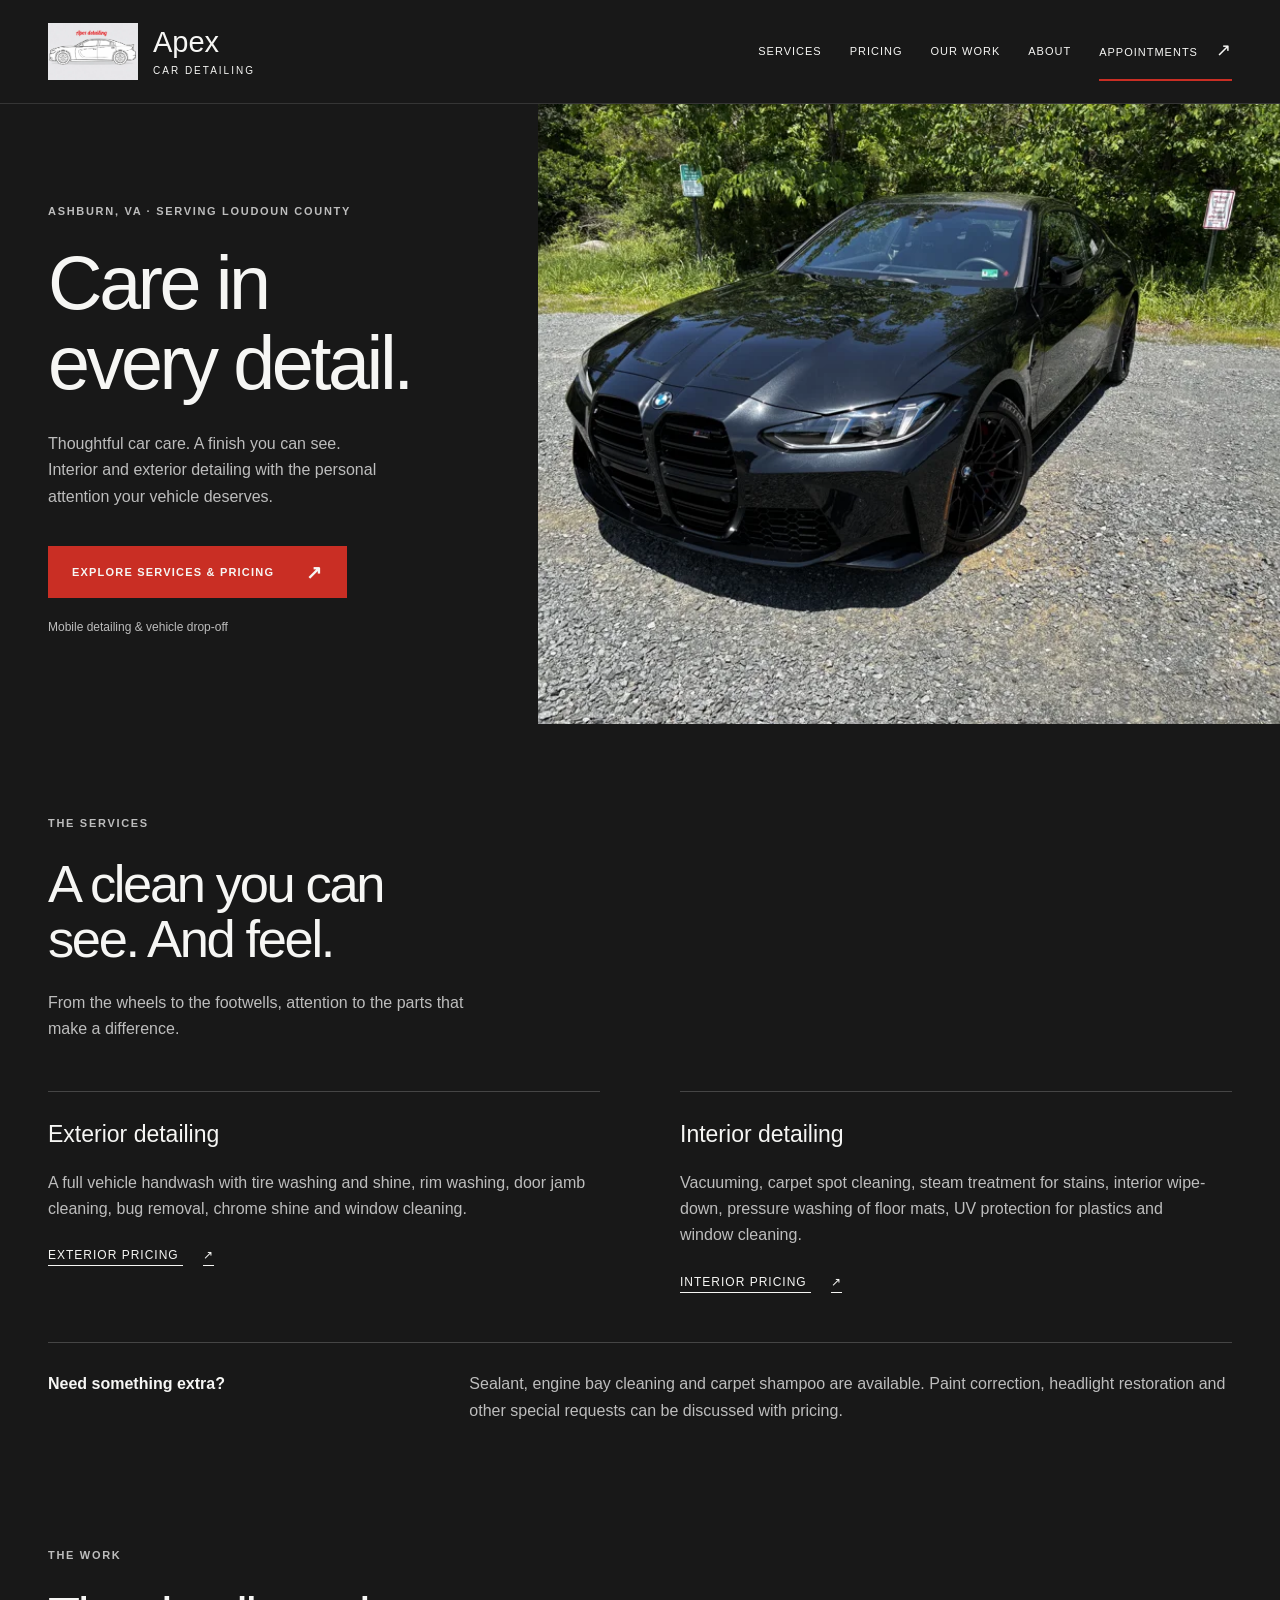
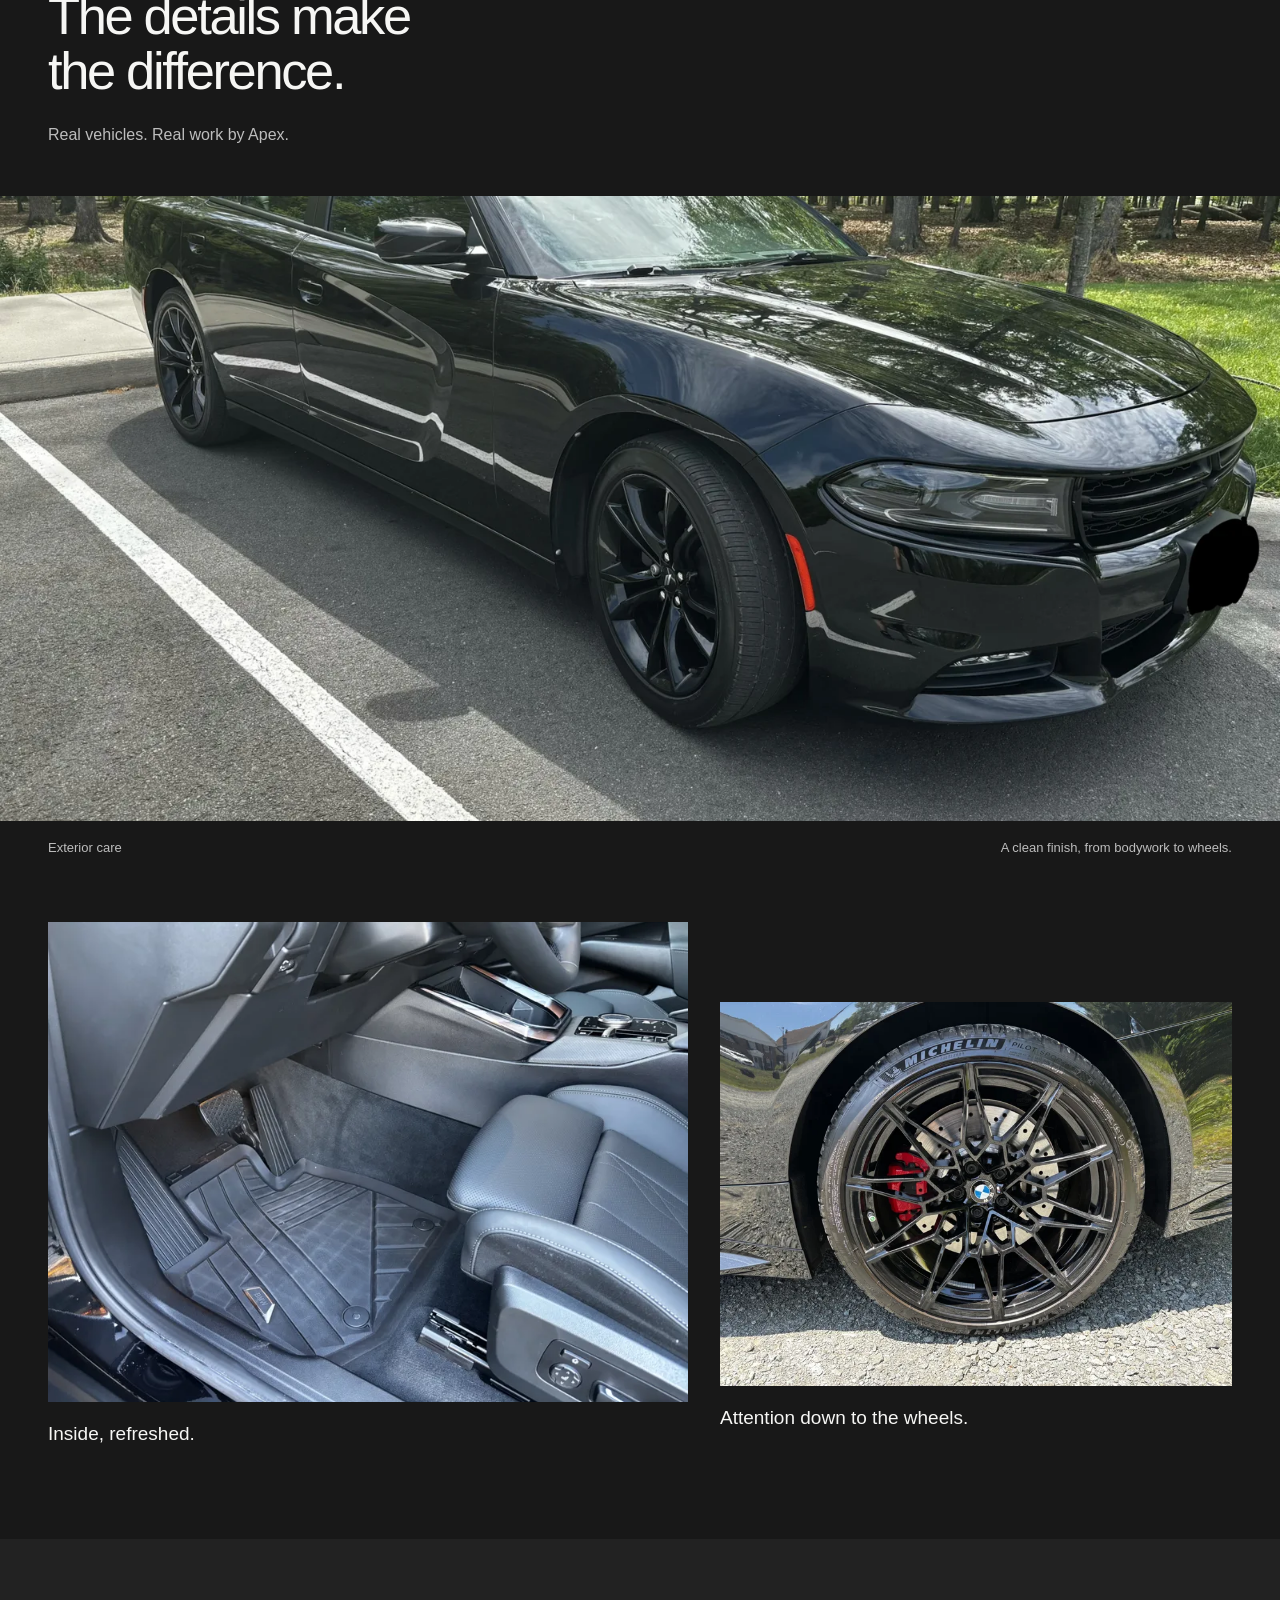
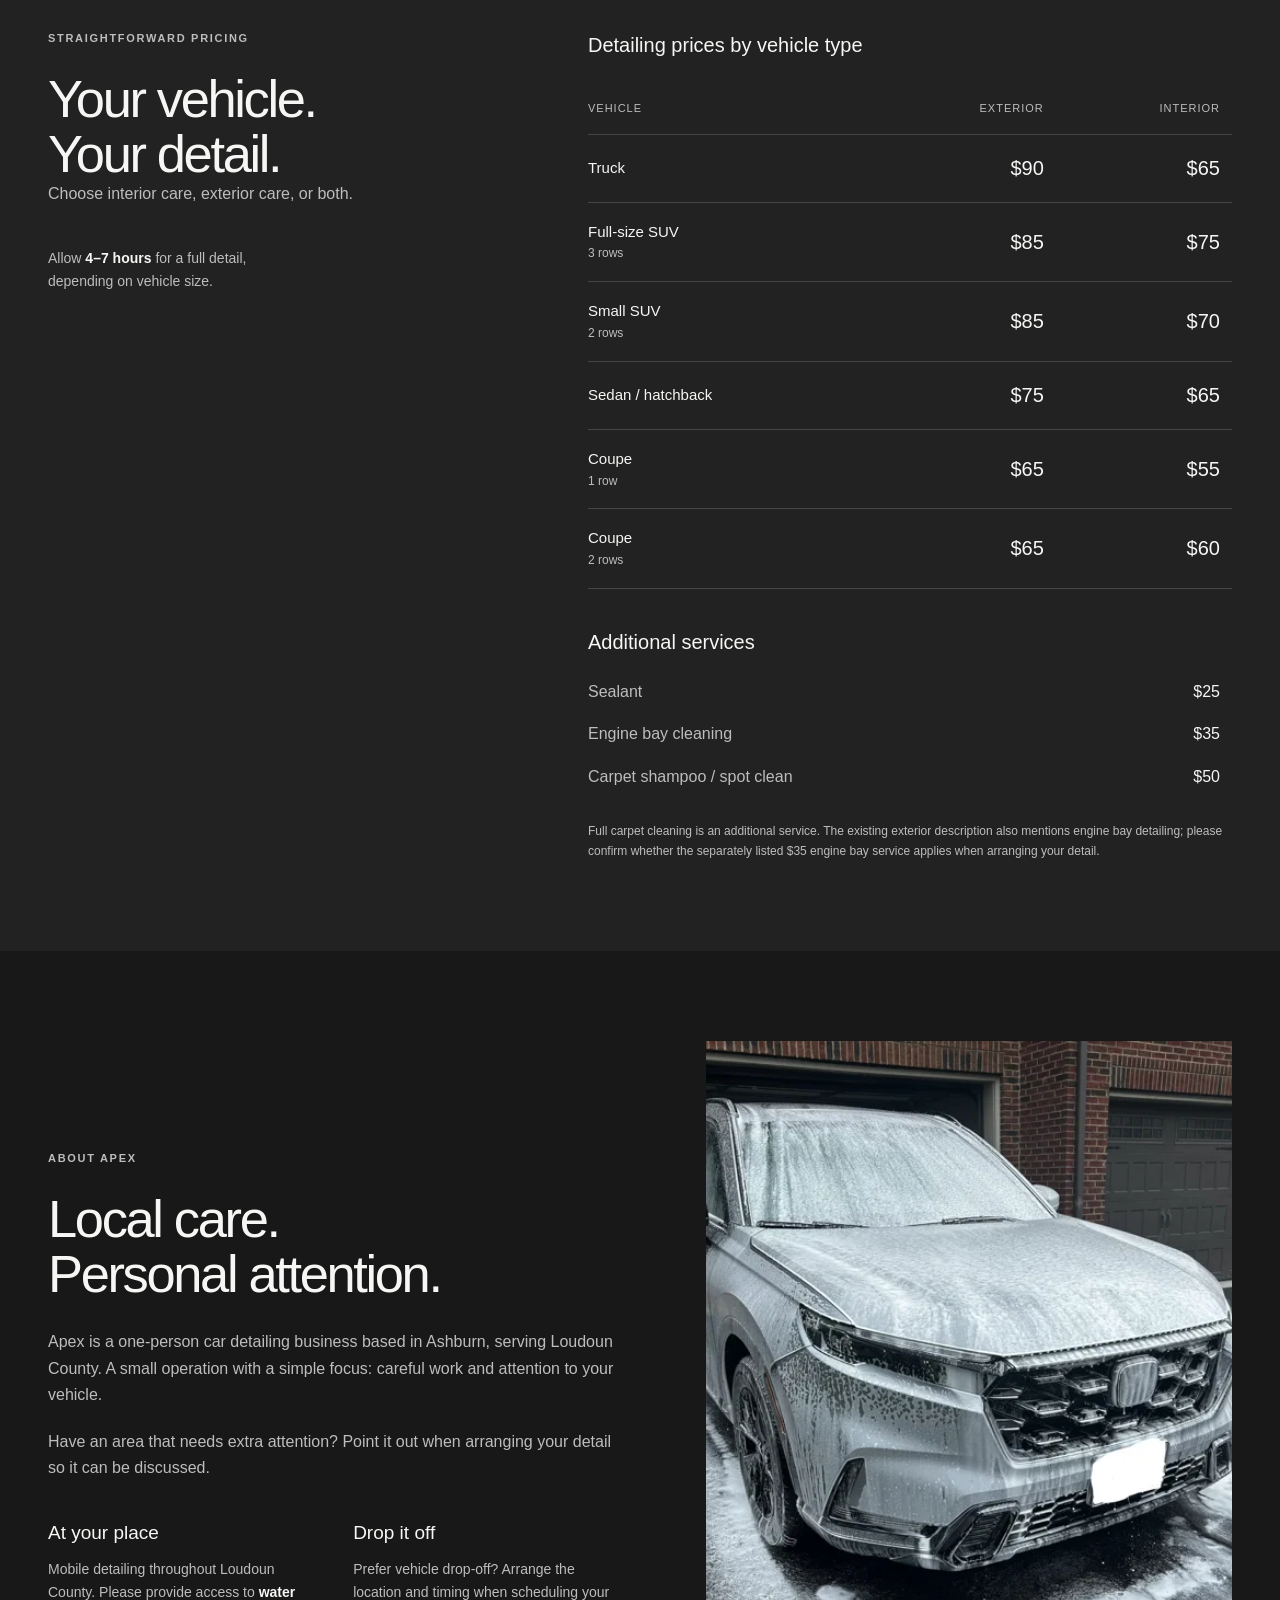
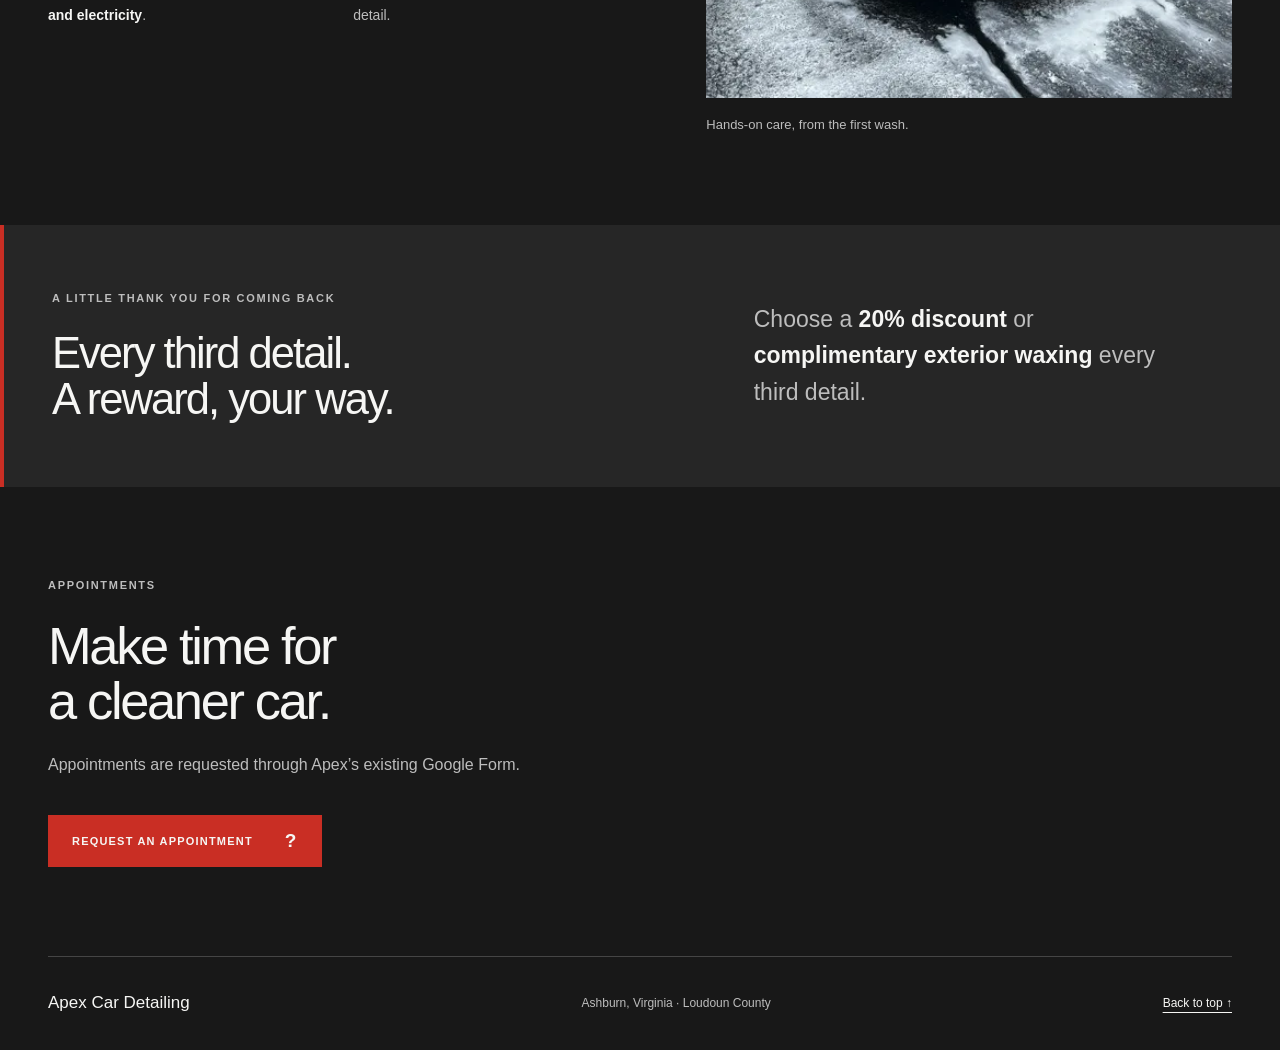
==== publish/index.html @ 31793686 "Initial Apex Car Detailing website" ====
<!doctype html>
<html lang="en">
<head>
  <meta charset="utf-8">
  <meta name="viewport" content="width=device-width, initial-scale=1">
  <meta name="theme-color" content="#181818">
  <title>Apex Car Detailing | Ashburn &amp; Loudoun County, VA</title>
  <meta name="description" content="Personal, detail-focused car care in Ashburn and Loudoun County, Virginia. Explore interior and exterior detailing, current prices, mobile service and vehicle drop-off.">
  <meta property="og:title" content="Apex Car Detailing | Care in every detail.">
  <meta property="og:description" content="Interior and exterior detailing in Ashburn and Loudoun County. Mobile and drop-off service, with clear pricing and personal attention.">
  <meta property="og:type" content="website">
  <meta property="og:locale" content="en_US">
  <link rel="icon" href="assets/apex-logo.webp" type="image/webp">
  <link rel="stylesheet" href="styles.css">
  <script type="application/ld+json">{"@context":"https://schema.org","@type":"AutomotiveBusiness","name":"Apex Car Detailing","description":"One-person car detailing business offering interior and exterior detailing, mobile service and vehicle drop-off.","address":{"@type":"PostalAddress","addressLocality":"Ashburn","addressRegion":"VA","addressCountry":"US"},"areaServed":{"@type":"AdministrativeArea","name":"Loudoun County, Virginia"}}</script>
</head>
<body>
<a class="skip-link" href="#main">Skip to content</a>
<header class="site-header">
  <a class="brand" href="#home" aria-label="Apex Car Detailing home"><img src="assets/apex-logo.webp" width="480" height="302" alt="Apex detailing logo with red lettering and a car illustration"><span>Apex <small>CAR DETAILING</small></span></a>
  <nav aria-label="Main navigation"><a href="#services">Services</a><a href="#pricing">Pricing</a><a href="#results">Our work</a><a href="#about">About</a><a class="nav-appointment" href="#appointments">Appointments <span aria-hidden="true">↗</span></a></nav>
</header>
<main id="main">
  <section class="hero" id="home" aria-labelledby="hero-title">
    <div class="hero-copy"><p class="eyebrow">ASHBURN, VA · SERVING LOUDOUN COUNTY</p><h1 id="hero-title">Care in<br>every detail.</h1><p>Thoughtful car care. A finish you can see.<br>Interior and exterior detailing with the personal attention your vehicle deserves.</p><a class="button" href="#pricing">Explore services &amp; pricing <span aria-hidden="true">↗</span></a><p class="hero-note">Mobile detailing &amp; vehicle drop-off</p></div>
    <img class="hero-photo" src="assets/IMG_7765-1600.webp" srcset="assets/IMG_7765-800.webp 800w, assets/IMG_7765-1600.webp 1600w" sizes="(max-width: 760px) 100vw, 60vw" width="1600" height="1200" alt="Detailed black BMW coupe with glossy bodywork in the sunlight" fetchpriority="high">
  </section>
  <section class="section wrap" id="services" aria-labelledby="services-title">
    <div class="section-heading"><p class="eyebrow">THE SERVICES</p><h2 id="services-title">A clean you can<br>see. And feel.</h2><p>From the wheels to the footwells, attention to the parts that make a difference.</p></div>
    <div class="service-grid">
      <article><h3>Exterior detailing</h3><p>A full vehicle handwash with tire washing and shine, rim washing, door jamb cleaning, bug removal, chrome shine and window cleaning.</p><a class="text-link" href="#pricing">Exterior pricing <span aria-hidden="true">↗</span></a></article>
      <article><h3>Interior detailing</h3><p>Vacuuming, carpet spot cleaning, steam treatment for stains, interior wipe-down, pressure washing of floor mats, UV protection for plastics and window cleaning.</p><a class="text-link" href="#pricing">Interior pricing <span aria-hidden="true">↗</span></a></article>
    </div>
    <div class="service-note"><strong>Need something extra?</strong><p>Sealant, engine bay cleaning and carpet shampoo are available. Paint correction, headlight restoration and other special requests can be discussed with pricing.</p></div>
  </section>
  <section class="results" id="results" aria-labelledby="results-title">
    <div class="wrap section-heading"><p class="eyebrow">THE WORK</p><h2 id="results-title">The details make<br>the difference.</h2><p>Real vehicles. Real work by Apex.</p></div>
    <figure class="wide-photo"><img src="assets/IMG_7617-1600.webp" srcset="assets/IMG_7617-800.webp 800w, assets/IMG_7617-1600.webp 1600w" sizes="100vw" width="1600" height="1200" alt="Dark Dodge Charger with a reflective finish, clean wheels and dressed tires" loading="lazy"><figcaption class="wrap">Exterior care <span>A clean finish, from bodywork to wheels.</span></figcaption></figure>
    <div class="wrap detail-grid">
      <figure><img src="assets/IMG_7440-800.webp" width="800" height="600" alt="Clean BMW front interior showing the seat, footwell and rubber floor mat" loading="lazy"><figcaption>Inside, refreshed.</figcaption></figure>
      <figure><img src="assets/IMG_7759-800.webp" width="800" height="600" alt="Clean black BMW alloy wheel with red brake caliper and dressed Michelin tire" loading="lazy"><figcaption>Attention down to the wheels.</figcaption></figure>
    </div>
  </section>
  <section class="section pricing" id="pricing" aria-labelledby="pricing-title"><div class="wrap pricing-layout">
    <div class="section-heading"><p class="eyebrow">STRAIGHTFORWARD PRICING</p><h2 id="pricing-title">Your vehicle.<br>Your detail.</h2><p>Choose interior care, exterior care, or both.</p><p class="time-note">Allow <strong>4–7 hours</strong> for a full detail, depending on vehicle size.</p></div>
    <div><table><caption>Detailing prices by vehicle type</caption><thead><tr><th scope="col">Vehicle</th><th scope="col">Exterior</th><th scope="col">Interior</th></tr></thead><tbody>
      <tr><th scope="row">Truck</th><td>$90</td><td>$65</td></tr>
      <tr><th scope="row">Full-size SUV <small>3 rows</small></th><td>$85</td><td>$75</td></tr>
      <tr><th scope="row">Small SUV <small>2 rows</small></th><td>$85</td><td>$70</td></tr>
      <tr><th scope="row">Sedan / hatchback</th><td>$75</td><td>$65</td></tr>
      <tr><th scope="row">Coupe <small>1 row</small></th><td>$65</td><td>$55</td></tr>
      <tr><th scope="row">Coupe <small>2 rows</small></th><td>$65</td><td>$60</td></tr>
    </tbody></table>
    <h3 class="extras-title">Additional services</h3><dl class="extras"><div><dt>Sealant</dt><dd>$25</dd></div><div><dt>Engine bay cleaning</dt><dd>$35</dd></div><div><dt>Carpet shampoo / spot clean</dt><dd>$50</dd></div></dl>
    <p class="fine-print">Full carpet cleaning is an additional service. The existing exterior description also mentions engine bay detailing; please confirm whether the separately listed $35 engine bay service applies when arranging your detail.</p></div>
  </div></section>
  <section class="section wrap about-layout" id="about" aria-labelledby="about-title">
    <div><p class="eyebrow">ABOUT APEX</p><h2 id="about-title">Local care.<br>Personal attention.</h2><p>Apex is a one-person car detailing business based in Ashburn, serving Loudoun County. A small operation with a simple focus: careful work and attention to your vehicle.</p><p>Have an area that needs extra attention? Point it out when arranging your detail so it can be discussed.</p>
    <div class="service-options"><div><h3>At your place</h3><p>Mobile detailing throughout Loudoun County. Please provide access to <strong>water and electricity</strong>.</p></div><div><h3>Drop it off</h3><p>Prefer vehicle drop-off? Arrange the location and timing when scheduling your detail.</p></div></div></div>
    <figure><img src="assets/IMG_8246-800.webp" width="800" height="600" alt="Volkswagen SUV covered in cleaning foam during an exterior wash in a driveway" loading="lazy"><figcaption>Hands-on care, from the first wash.</figcaption></figure>
  </section>
  <aside class="loyalty" aria-labelledby="loyalty-title"><div class="wrap loyalty-layout"><div><p class="eyebrow">A LITTLE THANK YOU FOR COMING BACK</p><h2 id="loyalty-title">Every third detail.<br>A reward, your way.</h2></div><p>Choose a <strong>20% discount</strong> or <strong>complimentary exterior waxing</strong> every third detail.</p></div></aside>
  <section class="section wrap appointments" id="appointments" aria-labelledby="appointments-title"><p class="eyebrow">APPOINTMENTS</p><h2 id="appointments-title">Make time for<br>a cleaner car.</h2><p>Appointments are requested through Apex’s existing Google Form.</p><a class="button" href="https://docs.google.com/forms/d/e/1FAIpQLScCVcWnlK6A2pICa0P-cwgEuQzfDMmjPSsfA2J5UzRwsz1N0Q/viewform">Request an appointment <span aria-hidden="true">?</span></a></section>
</main>
<footer class="wrap site-footer"><a class="footer-brand" href="#home">Apex Car Detailing</a><p>Ashburn, Virginia · Loudoun County</p><a href="#home">Back to top ↑</a></footer>
</body>
</html>
---- publish/styles.css ----
/* Ferrari-inspired editorial spacing and photography; Apex charcoal/red branding. */
:root{color-scheme:dark;--bg:#181818;--surface:#222;--ink:#f6f6f4;--muted:#bdbdbd;--line:#454545;--red:#c92e24;--space:clamp(64px,7vw,112px)}
*{box-sizing:border-box}html{scroll-padding-top:110px}body{margin:0;background:var(--bg);color:var(--ink);font-family:Arial,Helvetica,sans-serif;font-size:16px;line-height:1.65}a{color:inherit}img{display:block;max-width:100%;height:auto}h1,h2,h3,p,figure{margin:0}h1,h2{font-weight:500;line-height:1.05;letter-spacing:-.045em}h1{font-size:clamp(52px,5.9vw,88px)}h2{font-size:clamp(36px,4.1vw,58px)}h3{font-size:23px;font-weight:500;line-height:1.3}p{color:var(--muted)}p+p{margin-top:20px}a:focus-visible{outline:3px solid #fff;outline-offset:6px}a:hover{color:#fff}strong{color:var(--ink)}.wrap{width:min(1280px,calc(100% - 96px));margin-inline:auto}.section{padding-block:var(--space)}.eyebrow{font-size:11px;font-weight:700;letter-spacing:1.7px;margin-bottom:24px;color:var(--muted)}.skip-link{position:absolute;left:20px;top:-100px;background:#fff;color:#111;padding:12px;z-index:3}.skip-link:focus{top:12px}.site-header{min-height:104px;padding:16px 48px;display:flex;align-items:center;justify-content:space-between;gap:24px;border-bottom:1px solid #353535;background:var(--bg)}.brand{display:flex;align-items:center;gap:15px;text-decoration:none;font-size:29px;line-height:1.1}.brand img{width:90px;height:auto}.brand small{display:block;font-size:10px;letter-spacing:2px;margin-top:7px}.site-header nav{display:flex;align-items:center;gap:28px}.site-header nav a{font-size:11px;letter-spacing:1px;text-transform:uppercase;text-decoration:none;padding-block:14px}.site-header nav a:hover{text-decoration:underline;text-underline-offset:7px}.nav-appointment{border-bottom:2px solid var(--red)}.nav-appointment span{margin-left:14px;font-size:18px}.hero{display:grid;grid-template-columns:42% 58%;min-height:620px}.hero-copy{padding:76px 40px 64px 48px;align-self:center}.hero-copy>p:not(.eyebrow){max-width:390px;margin-top:28px;font-size:16px}.hero-photo{width:100%;height:100%;min-height:620px;object-fit:cover;object-position:48% center}.button{display:inline-flex;align-items:center;gap:32px;min-height:52px;margin-top:36px;padding:16px 24px;background:var(--red);font-size:11px;font-weight:700;letter-spacing:1.2px;text-transform:uppercase;text-decoration:none}.button:hover{background:#ab251d}.button span{font-size:19px;line-height:1}.hero-copy .hero-note{font-size:12px!important;margin-top:20px!important}.section-heading{max-width:650px;margin-bottom:48px}.section-heading>p:last-child:not(.eyebrow){margin-top:24px;max-width:450px}.service-grid{display:grid;grid-template-columns:1fr 1fr;gap:80px}.service-grid article{border-top:1px solid var(--line);padding-top:28px}.service-grid p{margin-top:20px;max-width:540px}.text-link{display:inline-block;margin-top:24px;font-size:12px;letter-spacing:1px;text-transform:uppercase;text-underline-offset:6px}.text-link span{margin-left:20px}.service-note{margin-top:48px;padding-top:28px;border-top:1px solid var(--line);display:grid;grid-template-columns:1fr 2fr;gap:40px}.results{padding-top:32px;padding-bottom:var(--space)}.wide-photo>img{width:100%;max-height:680px;aspect-ratio:2.05;object-fit:cover;object-position:center 55%}figcaption{font-size:13px;color:var(--muted);padding-top:16px}.wide-photo figcaption{display:flex;justify-content:space-between;gap:16px}.detail-grid{display:grid;grid-template-columns:1.25fr 1fr;gap:32px;margin-top:64px;align-items:start}.detail-grid figure:last-child{padding-top:80px}.detail-grid img{width:100%;aspect-ratio:4/3;object-fit:cover}.detail-grid figcaption{font-size:19px;color:var(--ink)}.pricing{background:var(--surface)}.pricing-layout{display:grid;grid-template-columns:1fr 1.4fr;gap:80px}.time-note{font-size:14px;margin-top:40px!important;max-width:260px!important}table{width:100%;border-collapse:collapse;font-variant-numeric:tabular-nums}caption{text-align:left;font-size:20px;padding-bottom:20px}th,td{padding:17px 12px;border-bottom:1px solid var(--line);text-align:right;font-weight:400}th:first-child{text-align:left;padding-left:0}thead th{color:var(--muted);font-size:11px;letter-spacing:1px;text-transform:uppercase}tbody th{font-size:15px}th small{display:block;font-size:12px;color:var(--muted)}td{font-size:20px}.extras-title{font-size:20px;margin-top:40px}.extras{margin:16px 0 0}.extras div{display:flex;justify-content:space-between;gap:24px;padding:8px 12px 8px 0}.extras dt{color:var(--muted)}.extras dd{margin:0;font-variant-numeric:tabular-nums}.fine-print{font-size:12px;margin-top:24px}.about-layout{display:grid;grid-template-columns:1.1fr 1fr;gap:80px;align-items:center}.about-layout h2+p{margin-top:28px}.about-layout figure img{width:100%;aspect-ratio:4/5;object-fit:cover;object-position:center}.service-options{margin-top:40px;display:grid;grid-template-columns:1fr 1fr;gap:32px}.service-options h3{font-size:19px;margin-bottom:12px}.service-options p{font-size:14px}.loyalty{background:#262626;padding-block:64px;border-left:4px solid var(--red)}.loyalty-layout{display:grid;grid-template-columns:1.3fr 1fr;gap:80px;align-items:center}.loyalty h2{font-size:clamp(32px,3.4vw,46px)}.loyalty-layout>p{font-size:23px;line-height:1.6;max-width:440px}.appointments{max-width:1280px}.appointments>p:not(.eyebrow){max-width:570px;margin-top:24px}.site-footer{border-top:1px solid var(--line);padding-block:32px;display:flex;justify-content:space-between;gap:24px;align-items:center;font-size:12px}.footer-brand{font-size:17px;text-decoration:none}.site-footer>a:last-child{text-underline-offset:5px}
@media(min-width:1600px){.hero-copy{padding-left:max(48px,calc((100vw - 1400px)/2))}.hero{min-height:720px}}
@media(max-width:1050px){.site-header{padding-inline:28px}.site-header nav{gap:18px}.brand{font-size:23px}.brand img{width:72px}.wrap{width:calc(100% - 56px)}.hero{grid-template-columns:45% 55%;min-height:540px}.hero-copy{padding:56px 28px}.hero-photo{min-height:540px}.hero-copy .eyebrow{font-size:10px}.pricing-layout,.about-layout{gap:40px}.service-grid{gap:40px}}
@media(max-width:760px){html{scroll-padding-top:24px}.site-header{padding:18px 24px;display:block}.brand{font-size:25px}.brand img{width:70px}.site-header nav{margin-top:18px;gap:8px;justify-content:space-between;flex-wrap:wrap}.site-header nav a{font-size:10px;letter-spacing:.5px;min-height:44px;padding-block:12px}.nav-appointment span{margin-left:4px;font-size:14px}.wrap{width:calc(100% - 48px)}.hero{display:flex;flex-direction:column;min-height:0}.hero-copy{padding:48px 24px}.hero-copy>p:not(.eyebrow){max-width:440px}.hero-photo{min-height:0;height:auto;aspect-ratio:4/3;object-fit:cover}.hero-copy .eyebrow{font-size:10px;letter-spacing:1.25px}h1{font-size:60px}.service-grid,.pricing-layout,.about-layout,.loyalty-layout{grid-template-columns:1fr;gap:36px}.service-note{grid-template-columns:1fr;gap:12px}.section-heading{margin-bottom:36px}.pricing-layout .section-heading{margin-bottom:0}.detail-grid{grid-template-columns:1fr;gap:32px;margin-top:36px}.detail-grid figure:last-child{padding-top:0}.wide-photo>img{aspect-ratio:4/3}.wide-photo figcaption{display:block}.wide-photo figcaption span{display:block;margin-top:4px}.about-layout figure img{aspect-ratio:4/3}.loyalty-layout>p{font-size:20px}.site-footer{align-items:start;flex-direction:column;gap:14px}.site-footer p+p{margin:0}.service-options{gap:24px}.button{gap:24px}.time-note{margin-top:24px!important}}
@media(max-width:360px){.site-header{padding-inline:18px}.wrap{width:calc(100% - 36px)}.hero-copy{padding-inline:18px}h1{font-size:52px}.site-header nav{gap:5px}.site-header nav a{font-size:9px}.nav-appointment span{display:none}th,td{padding-inline:7px}tbody th{font-size:13px}.service-options{grid-template-columns:1fr}}
@media(prefers-reduced-motion:no-preference){html{scroll-behavior:smooth}.button{transition:background-color .15s ease}}

.results>.section-heading{max-width:1280px}
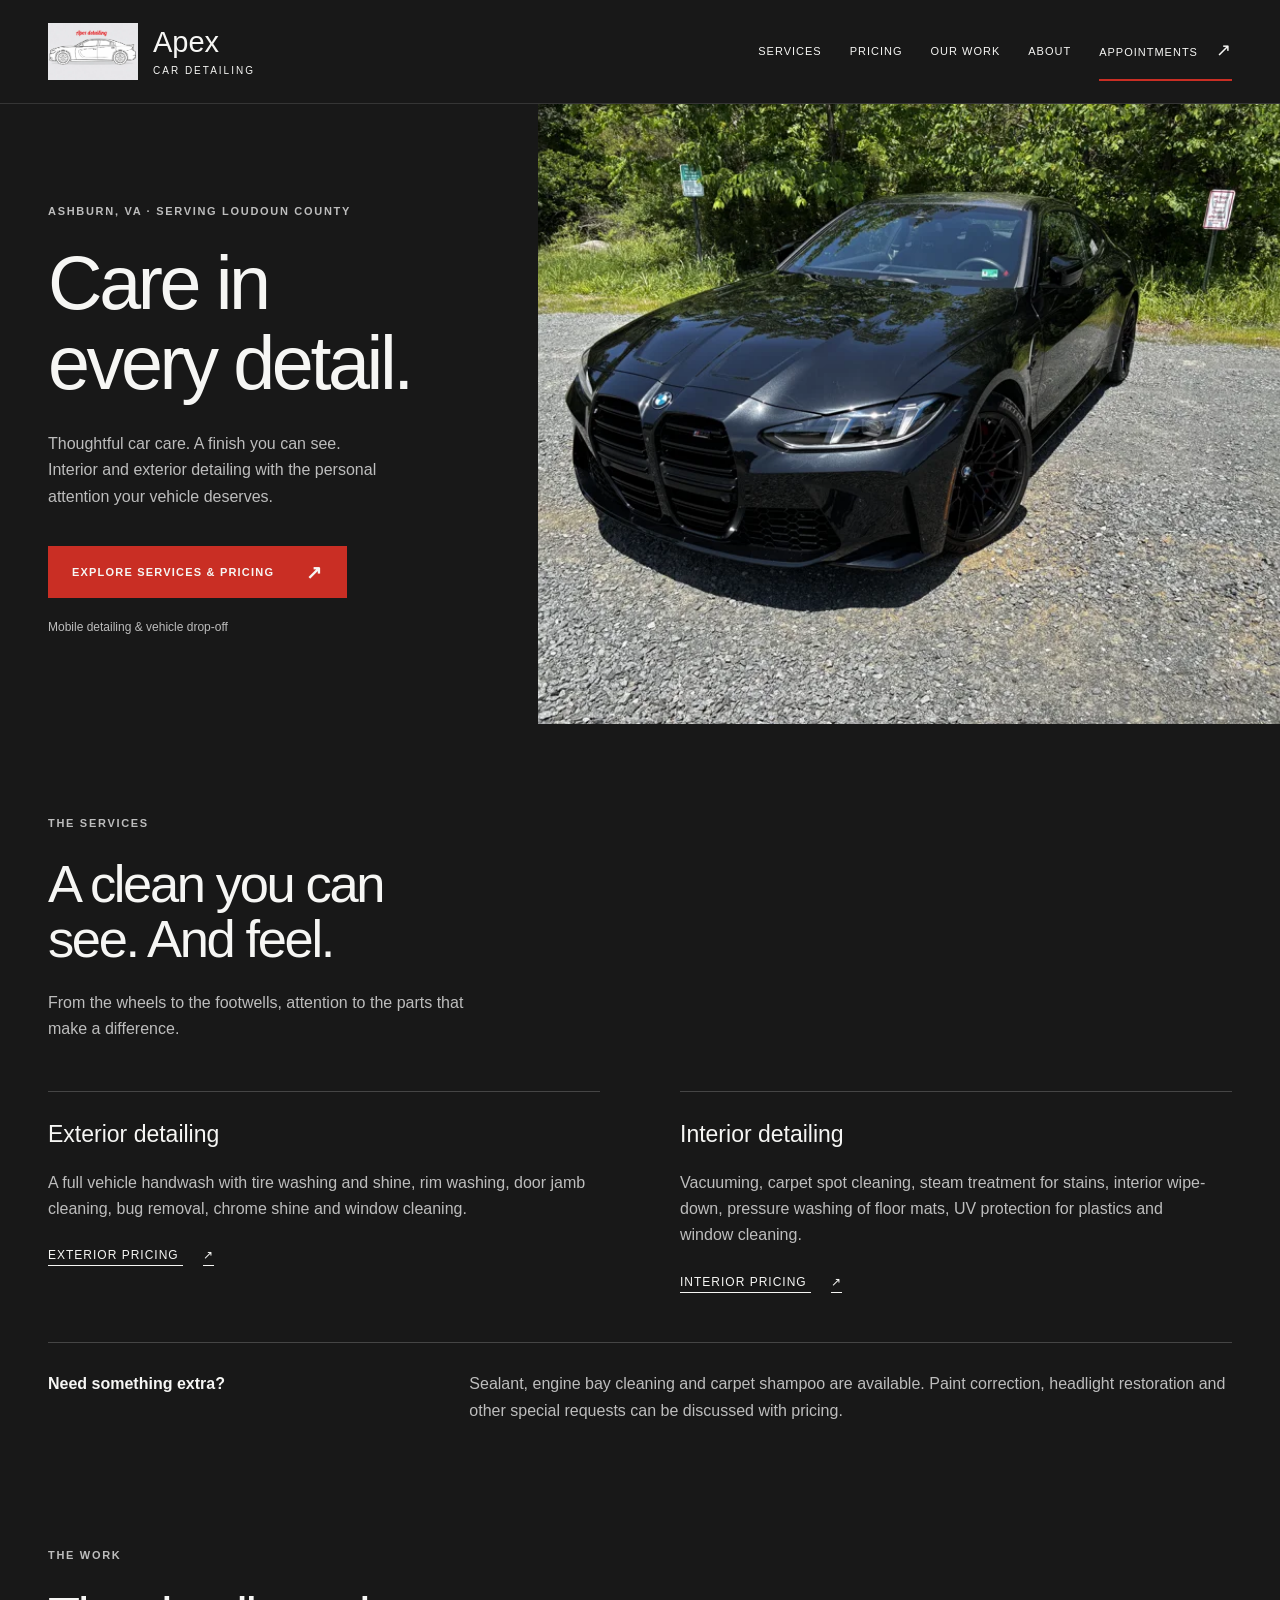
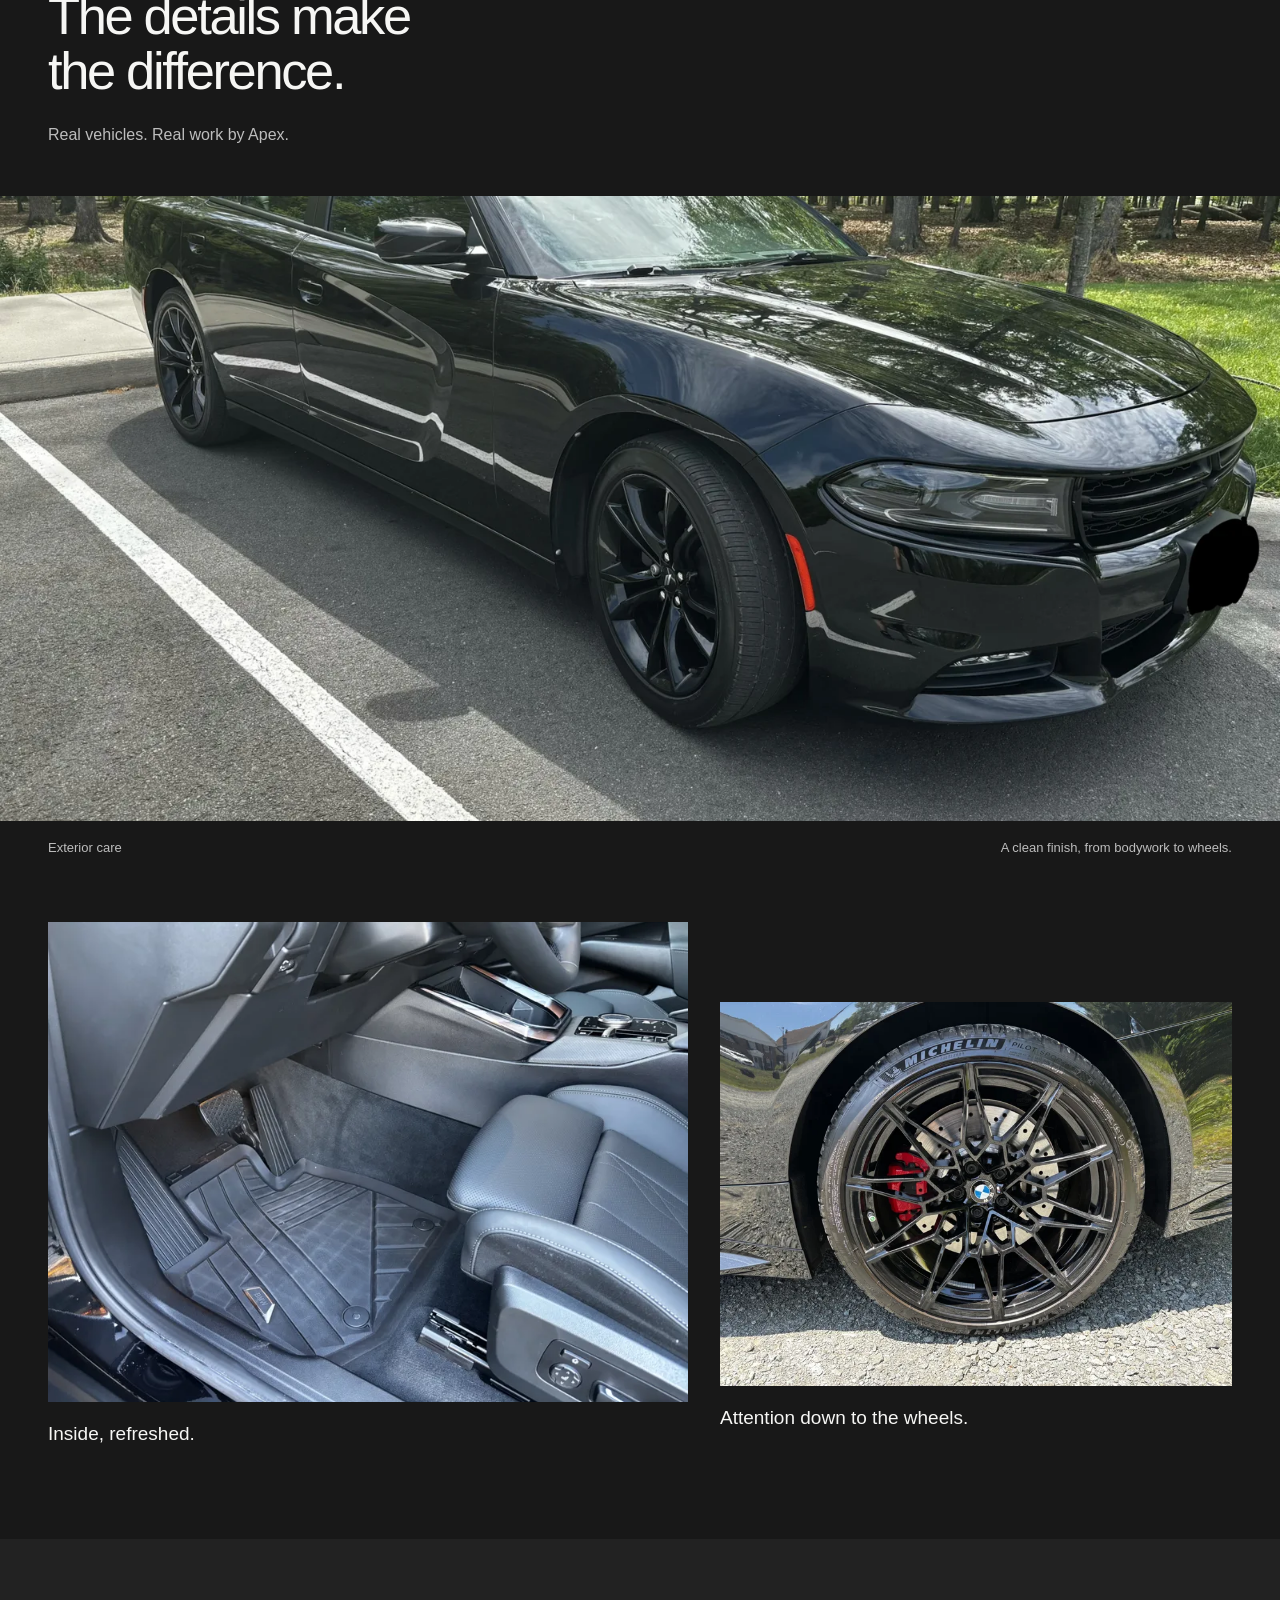
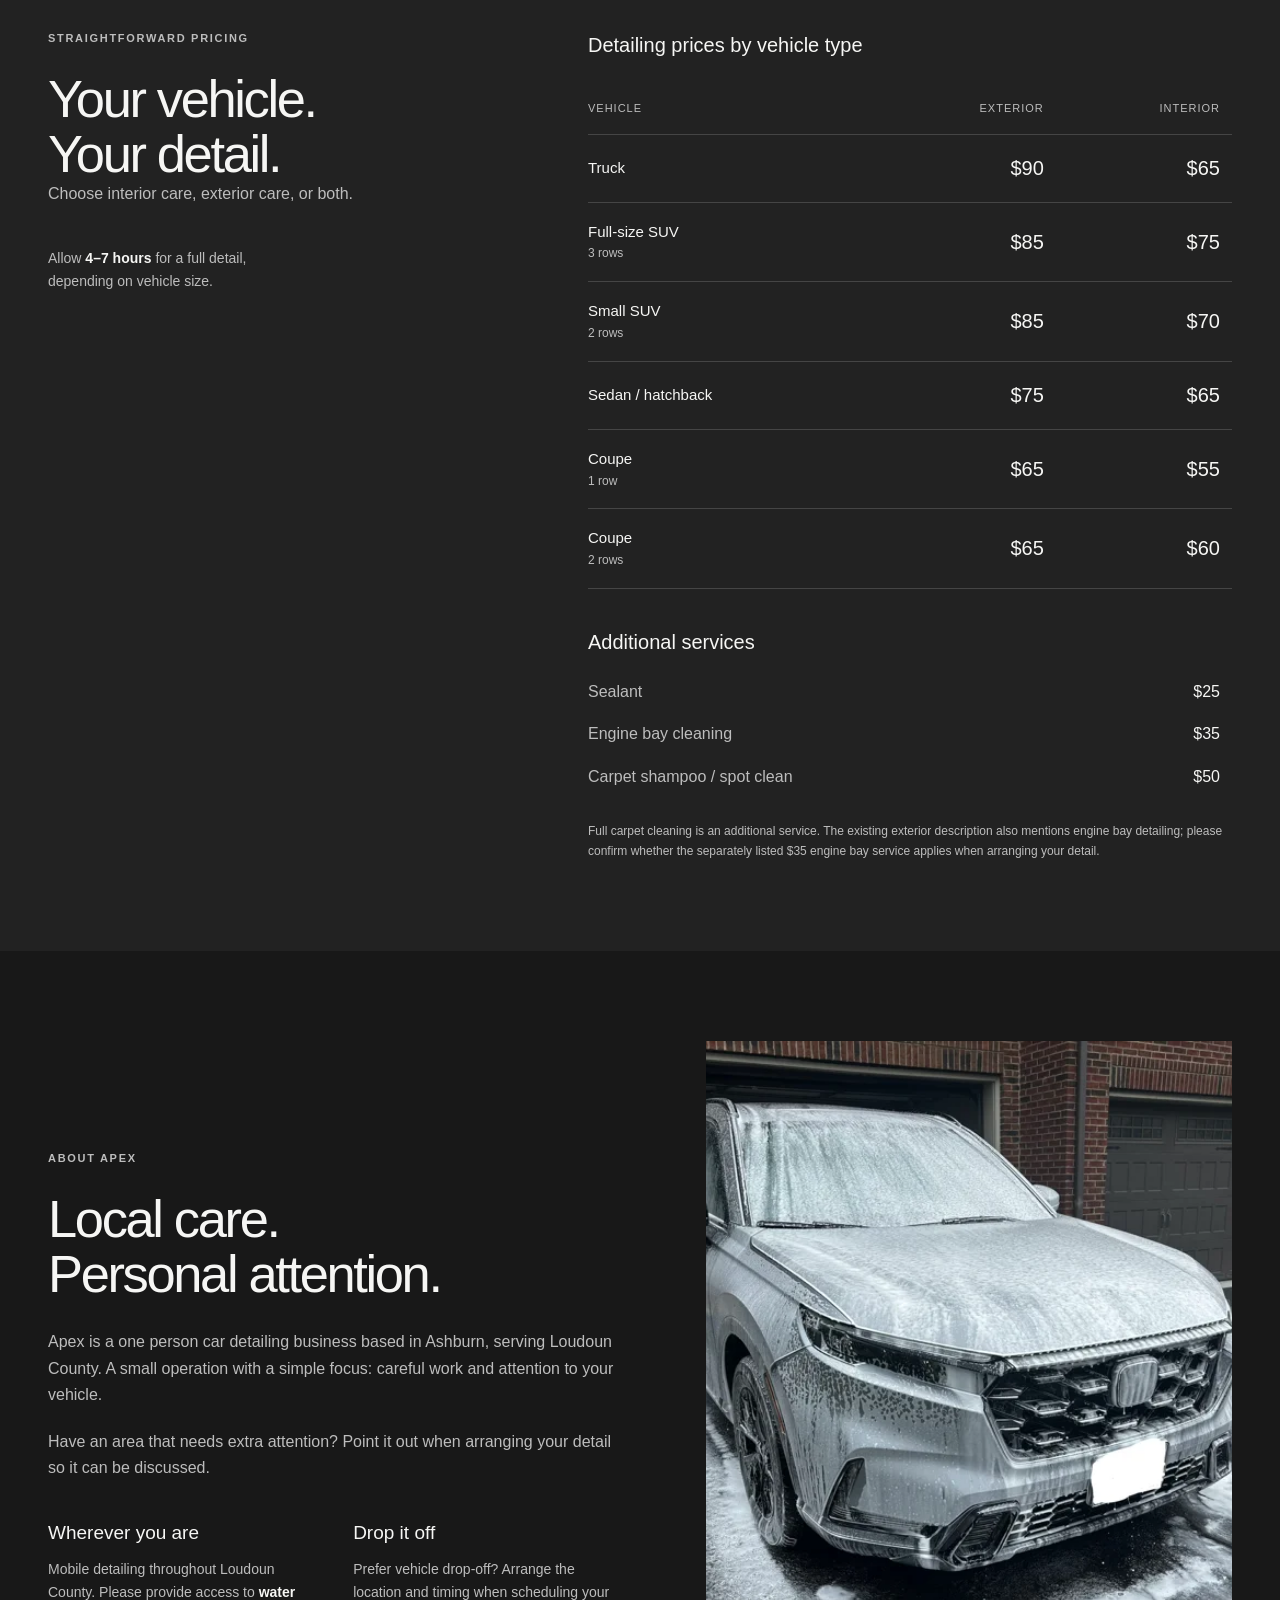
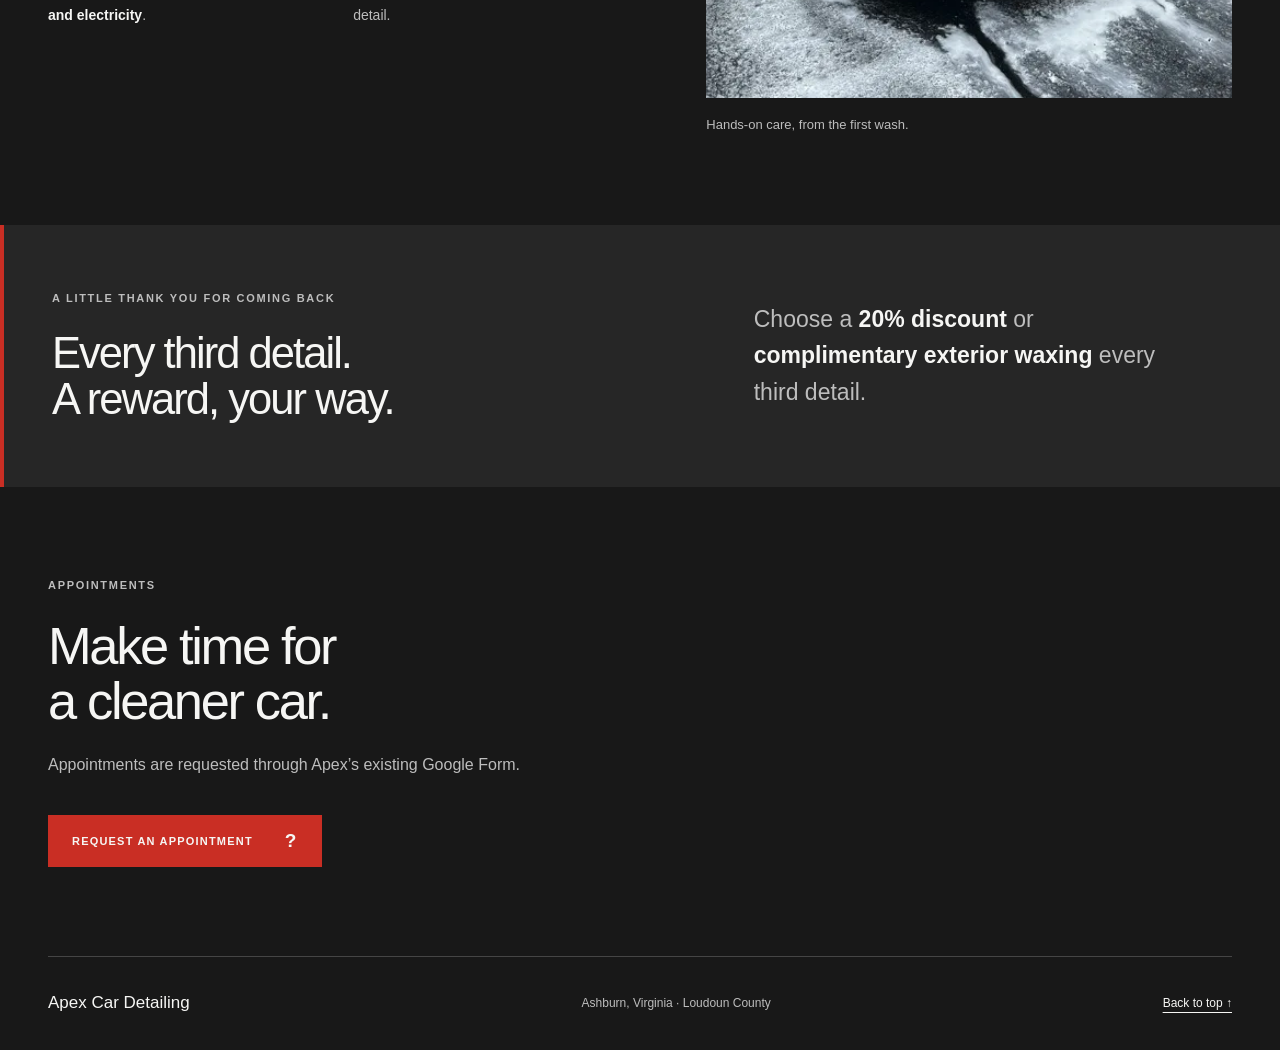
==== commit d66873bc: "undate index" ====
--- a/publish/index.html
+++ b/publish/index.html
@@ -55,8 +55,8 @@
     <p class="fine-print">Full carpet cleaning is an additional service. The existing exterior description also mentions engine bay detailing; please confirm whether the separately listed $35 engine bay service applies when arranging your detail.</p></div>
   </div></section>
   <section class="section wrap about-layout" id="about" aria-labelledby="about-title">
-    <div><p class="eyebrow">ABOUT APEX</p><h2 id="about-title">Local care.<br>Personal attention.</h2><p>Apex is a one-person car detailing business based in Ashburn, serving Loudoun County. A small operation with a simple focus: careful work and attention to your vehicle.</p><p>Have an area that needs extra attention? Point it out when arranging your detail so it can be discussed.</p>
-    <div class="service-options"><div><h3>At your place</h3><p>Mobile detailing throughout Loudoun County. Please provide access to <strong>water and electricity</strong>.</p></div><div><h3>Drop it off</h3><p>Prefer vehicle drop-off? Arrange the location and timing when scheduling your detail.</p></div></div></div>
+    <div><p class="eyebrow">ABOUT APEX</p><h2 id="about-title">Local care.<br>Personal attention.</h2><p>Apex is a one person car detailing business based in Ashburn, serving Loudoun County. A small operation with a simple focus: careful work and attention to your vehicle.</p><p>Have an area that needs extra attention? Point it out when arranging your detail so it can be discussed.</p>
+    <div class="service-options"><div><h3>Wherever you are</h3><p>Mobile detailing throughout Loudoun County. Please provide access to <strong>water and electricity</strong>.</p></div><div><h3>Drop it off</h3><p>Prefer vehicle drop-off? Arrange the location and timing when scheduling your detail.</p></div></div></div>
     <figure><img src="assets/IMG_8246-800.webp" width="800" height="600" alt="Volkswagen SUV covered in cleaning foam during an exterior wash in a driveway" loading="lazy"><figcaption>Hands-on care, from the first wash.</figcaption></figure>
   </section>
   <aside class="loyalty" aria-labelledby="loyalty-title"><div class="wrap loyalty-layout"><div><p class="eyebrow">A LITTLE THANK YOU FOR COMING BACK</p><h2 id="loyalty-title">Every third detail.<br>A reward, your way.</h2></div><p>Choose a <strong>20% discount</strong> or <strong>complimentary exterior waxing</strong> every third detail.</p></div></aside>
